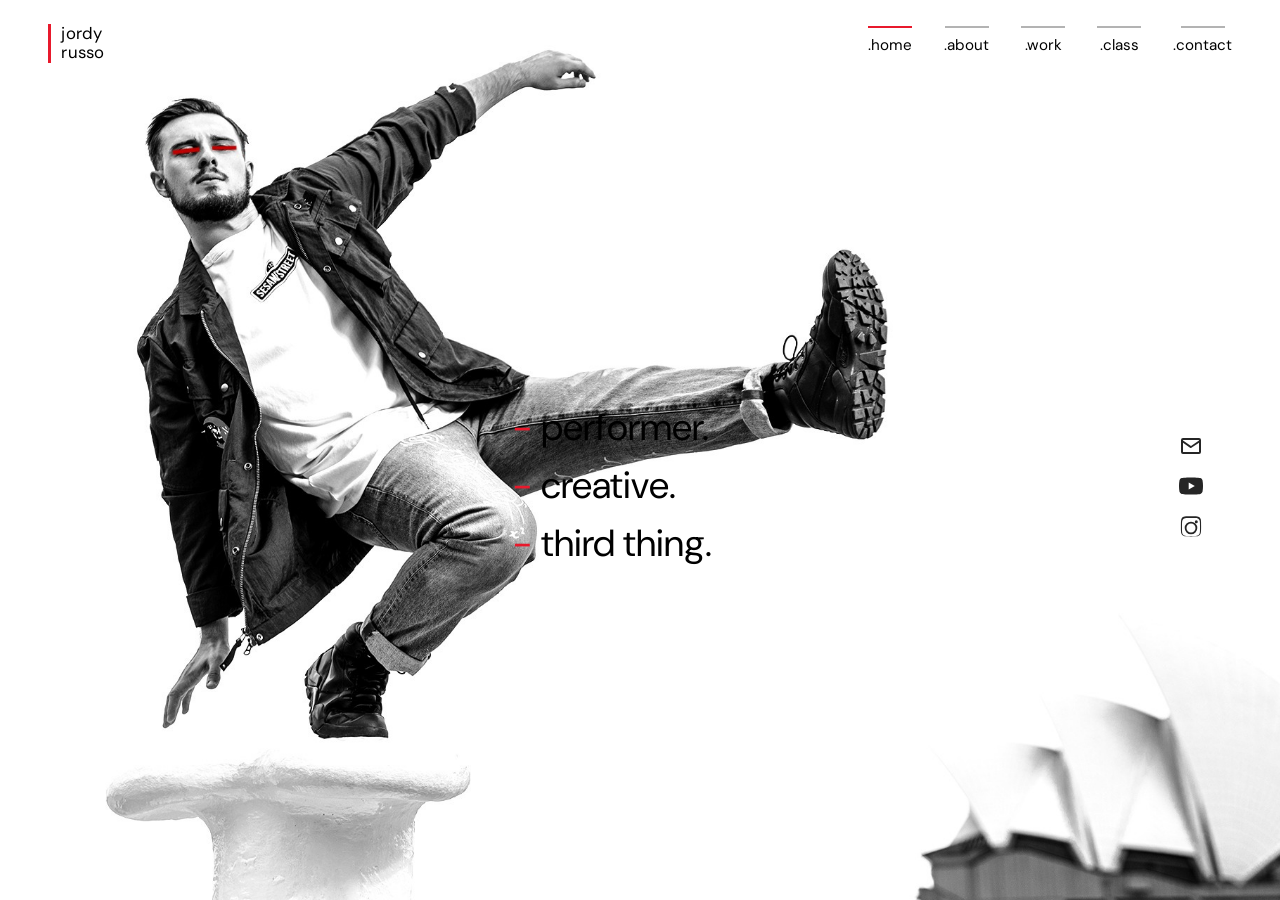
==== index.html @ 9388f650 "Add static portfolio site for GitHub Pages. Migrates the Wix site to plain HTML/CSS with mailto cont" ====
<!DOCTYPE html>
<html lang="en">
<head>
  <meta charset="utf-8">
  <meta name="viewport" content="width=device-width, initial-scale=1">
  <title>performer | jordy.</title>
  <meta name="description" content="jordy russo — performer and creative based in sydney, australia.">
  <link rel="stylesheet" href="css/style.css">
</head>
<body class="page-home">

  <header class="site-header">
    <a href="index.html" class="logo">
      <span class="logo-bar" aria-hidden="true"></span>
      <span class="logo-text"><span>jordy</span><span>russo</span></span>
    </a>
    <button class="nav-toggle" aria-label="Open menu" aria-expanded="false">
      <span></span><span></span><span></span>
    </button>
    <nav class="site-nav" aria-label="Site">
      <div class="nav-item">
        <a href="index.html" class="nav-link is-active">.home</a>
      </div>
      <div class="nav-item">
        <a href="about.html" class="nav-link">.about</a>
      </div>
      <div class="nav-item">
        <a href="performance.html" class="nav-link">.work</a>
        <div class="nav-dropdown">
          <a href="performance.html">.performance</a>
          <a href="creative.html">.creative</a>
          <a href="creative-sessions.html">.creative_sessions</a>
        </div>
      </div>
      <div class="nav-item">
        <a href="open-class.html" class="nav-link">.class</a>
        <div class="nav-dropdown">
          <a href="open-class.html">.open_class</a>
          <a href="bookings.html">.bookings</a>
        </div>
      </div>
      <div class="nav-item">
        <a href="contact.html" class="nav-link">.contact</a>
      </div>
    </nav>
  </header>

  <main>
    <div class="home-hero" aria-hidden="true">
      <img src="assets/images/home-hero.jpg" alt="">
    </div>
    <div class="home-overlay">
      <div class="home-taglines">
        <a href="performance.html"><span class="dash">-</span> performer.</a>
        <a href="creative.html"><span class="dash">-</span> creative.</a>
        <a href="contact.html"><span class="dash">-</span> third thing.</a>
      </div>
      <div class="home-social">
        <a href="mailto:hitherejordy@gmail.com?subject=cue%20dm%20slide..." aria-label="Email">
          <svg viewBox="0 0 24 24" aria-hidden="true"><path d="M20 4H4a2 2 0 0 0-2 2v12a2 2 0 0 0 2 2h16a2 2 0 0 0 2-2V6a2 2 0 0 0-2-2zm0 2v.5l-8 5.5-8-5.5V6h16zM4 18V8.8l7.4 5.1c.2.1.4.1.6 0L20 8.8V18H4z"/></svg>
        </a>
        <a href="https://www.youtube.com/channel/UCsoj8y4l9NcAaMmlGhYrv4Q" target="_blank" rel="noopener noreferrer" aria-label="YouTube">
          <svg viewBox="0 0 24 24" aria-hidden="true"><path d="M23.5 6.2a3 3 0 0 0-2.1-2.1C19.5 3.5 12 3.5 12 3.5s-7.5 0-9.4.6A3 3 0 0 0 .5 6.2 31.5 31.5 0 0 0 0 12a31.5 31.5 0 0 0 .5 5.8 3 3 0 0 0 2.1 2.1c1.9.6 9.4.6 9.4.6s7.5 0 9.4-.6a3 3 0 0 0 2.1-2.1A31.5 31.5 0 0 0 24 12a31.5 31.5 0 0 0-.5-5.8zM9.7 15.5V8.5L15.8 12l-6.1 3.5z"/></svg>
        </a>
        <a href="https://www.instagram.com/bigmacbigz/" target="_blank" rel="noopener noreferrer" aria-label="Instagram">
          <svg viewBox="0 0 24 24" aria-hidden="true"><path d="M12 2.2c3.2 0 3.6 0 4.9.1 1.2.1 1.9.3 2.3.4.6.2 1 .5 1.5.9s.7.9.9 1.5c.2.4.4 1.1.4 2.3.1 1.3.1 1.7.1 4.9s0 3.6-.1 4.9c-.1 1.2-.3 1.9-.4 2.3-.2.6-.5 1-.9 1.5s-.9.7-1.5.9c-.4.2-1.1.4-2.3.4-1.3.1-1.7.1-4.9.1s-3.6 0-4.9-.1c-1.2-.1-1.9-.3-2.3-.4-.6-.2-1-.5-1.5-.9s-.7-.9-.9-1.5c-.2-.4-.4-1.1-.4-2.3-.1-1.3-.1-1.7-.1-4.9s0-3.6.1-4.9c.1-1.2.3-1.9.4-2.3.2-.6.5-1 .9-1.5s.9-.7 1.5-.9c.4-.2 1.1-.4 2.3-.4C8.4 2.2 8.8 2.2 12 2.2zm0 1.8c-3.1 0-3.5 0-4.7.1-1 .0-1.6.2-2 .4-.5.2-.8.4-1.1.7s-.5.7-.7 1.1c-.2.4-.4 1-.4 2-.1 1.2-.1 1.6-.1 4.7s0 3.5.1 4.7c0 1 .2 1.6.4 2 .2.5.4.8.7 1.1s.7.5 1.1.7c.4.2 1 .4 2 .4 1.2.1 1.6.1 4.7.1s3.5 0 4.7-.1c1 0 1.6-.2 2-.4.5-.2.8-.4 1.1-.7s.5-.7.7-1.1c.2-.4.4-1 .4-2 .1-1.2.1-1.6.1-4.7s0-3.5-.1-4.7c0-1-.2-1.6-.4-2-.2-.5-.4-.8-.7-1.1s-.7-.5-1.1-.7c-.4-.2-1-.4-2-.4-1.2-.1-1.6-.1-4.7-.1zm0 3.7a6.3 6.3 0 1 1 0 12.6 6.3 6.3 0 0 1 0-12.6zm0 1.8a4.5 4.5 0 1 0 0 9 4.5 4.5 0 0 0 0-9zm5.3-3.3a1.5 1.5 0 1 1 0 3 1.5 1.5 0 0 1 0-3z"/></svg>
        </a>
      </div>
    </div>
  </main>

  <script src="js/nav.js"></script>
</body>
</html>
---- css/style.css ----
@import url("https://fonts.googleapis.com/css2?family=DM+Sans:ital,opsz,wght@0,9..40,300;0,9..40,400;0,9..40,500;0,9..40,700;1,9..40,400&display=swap");

:root {
  --red: #e8192c;
  --black: #000;
  --white: #fff;
  --gray: #b3b3b3;
  --font: "DM Sans", "Helvetica Neue", Arial, sans-serif;
  --header-h: 5.5rem;
}

*,
*::before,
*::after {
  box-sizing: border-box;
}

html {
  font-size: 16px;
  scroll-behavior: smooth;
}

body {
  margin: 0;
  font-family: var(--font);
  font-weight: 400;
  color: var(--black);
  background: var(--white);
  line-height: 1.5;
  text-transform: lowercase;
}

a {
  color: inherit;
  text-decoration: none;
}

img {
  display: block;
  max-width: 100%;
  height: auto;
}

ul {
  margin: 0;
  padding: 0;
  list-style: none;
}

/* header */

.site-header {
  position: fixed;
  top: 0;
  left: 0;
  right: 0;
  z-index: 100;
  display: flex;
  align-items: flex-start;
  justify-content: space-between;
  padding: 1.5rem clamp(1.25rem, 4vw, 3rem);
  pointer-events: none;
}

.site-header > * {
  pointer-events: auto;
}

.logo {
  display: flex;
  align-items: stretch;
  gap: 0.65rem;
  font-size: 1.05rem;
  font-weight: 400;
  line-height: 1.15;
  letter-spacing: 0.01em;
}

.logo-bar {
  width: 3px;
  background: var(--red);
  flex-shrink: 0;
}

.logo-text {
  display: flex;
  flex-direction: column;
}

.nav-toggle {
  display: none;
  background: none;
  border: none;
  padding: 0.25rem;
  cursor: pointer;
  color: var(--black);
}

.nav-toggle span {
  display: block;
  width: 1.5rem;
  height: 2px;
  background: currentColor;
  margin: 5px 0;
}

.site-nav {
  display: flex;
  align-items: flex-start;
  gap: clamp(1rem, 2.5vw, 2rem);
}

.nav-item {
  position: relative;
}

.nav-link {
  display: flex;
  flex-direction: column;
  align-items: center;
  gap: 0.35rem;
  font-size: 0.95rem;
  padding-top: 0.15rem;
}

.nav-link::before {
  content: "";
  width: 2.75rem;
  height: 2px;
  background: var(--gray);
  transition: background 0.2s;
}

.nav-link:hover::before,
.nav-link.is-active::before,
.nav-item:hover > .nav-link::before {
  background: var(--red);
}

.nav-dropdown {
  position: absolute;
  top: calc(100% + 0.5rem);
  left: 50%;
  transform: translateX(-50%);
  min-width: 11rem;
  background: var(--white);
  border: 1px solid #eee;
  padding: 0.5rem 0;
  opacity: 0;
  visibility: hidden;
  transition: opacity 0.15s, visibility 0.15s;
}

.nav-item:hover .nav-dropdown,
.nav-item:focus-within .nav-dropdown {
  opacity: 1;
  visibility: visible;
}

.nav-dropdown a {
  display: block;
  padding: 0.4rem 1.25rem;
  font-size: 0.9rem;
  white-space: nowrap;
}

.nav-dropdown a:hover {
  color: var(--red);
}

/* home */

.page-home {
  min-height: 100vh;
  position: relative;
  overflow: hidden;
}

.home-hero {
  position: absolute;
  inset: 0;
}

.home-hero img {
  width: 100%;
  height: 100%;
  object-fit: cover;
  object-position: 35% center;
}

.home-overlay {
  position: relative;
  z-index: 1;
  min-height: 100vh;
  display: grid;
  grid-template-columns: 1fr auto;
  align-items: center;
  padding: calc(var(--header-h) + 2rem) clamp(1.5rem, 6vw, 5rem) 3rem;
  gap: 2rem;
}

.home-taglines {
  justify-self: center;
  font-size: clamp(1.5rem, 3.5vw, 2.35rem);
  font-weight: 400;
  line-height: 1.55;
}

.home-taglines a {
  display: block;
  transition: color 0.2s;
}

.home-taglines a:hover {
  color: var(--red);
}

.home-taglines .dash {
  color: var(--red);
}

.home-social {
  display: flex;
  flex-direction: column;
  gap: 1rem;
  align-self: center;
}

.home-social a {
  width: 1.5rem;
  height: 1.5rem;
  opacity: 0.85;
  transition: opacity 0.2s;
}

.home-social a:hover {
  opacity: 1;
}

.home-social svg {
  width: 100%;
  height: 100%;
  fill: currentColor;
}

/* content pages */

.page-content {
  padding: calc(var(--header-h) + 2rem) clamp(1.5rem, 8vw, 7rem) 6rem;
  min-height: 100vh;
}

.page-content--narrow {
  max-width: 42rem;
}

.page-title {
  font-size: clamp(1.75rem, 4vw, 2.5rem);
  font-weight: 500;
  margin: 0 0 1.5rem;
}

.page-title .dot {
  color: var(--red);
}

.section-heading {
  font-size: 1.35rem;
  font-weight: 700;
  margin: 2rem 0 0.75rem;
}

.section-heading:first-child {
  margin-top: 0;
}

.prose p,
.prose li {
  margin: 0 0 0.85rem;
  font-size: 1rem;
  max-width: 36rem;
}

.prose ul {
  margin-bottom: 1rem;
}

.prose li {
  padding-left: 0.25rem;
}

.prose .dash {
  color: var(--red);
}

.prose a.email-link {
  color: var(--red);
  border-bottom: 1px solid var(--red);
  transition: opacity 0.2s;
}

.prose a.email-link:hover {
  opacity: 0.75;
}

/* about */

.page-about {
  display: grid;
  grid-template-columns: 1fr minmax(220px, 38%);
  gap: clamp(1.5rem, 4vw, 3rem);
  align-items: start;
  padding-bottom: 5rem;
}

.about-portrait {
  align-self: end;
  margin-bottom: -4rem;
}

.about-portrait img {
  width: 100%;
  filter: grayscale(100%);
}

/* footer */

.site-footer {
  background: var(--black);
  color: var(--white);
  padding: 1.25rem clamp(1.5rem, 6vw, 4rem);
  display: flex;
  align-items: center;
  justify-content: space-between;
  gap: 1.5rem;
  flex-wrap: wrap;
  position: relative;
  z-index: 2;
}

.footer-docs {
  display: flex;
  gap: 0.75rem;
}

.footer-docs a {
  border: 1px solid var(--white);
  padding: 0.45rem 1.5rem;
  font-size: 0.95rem;
  transition: background 0.2s, color 0.2s;
}

.footer-docs a:hover {
  background: var(--white);
  color: var(--black);
}

.footer-social {
  display: flex;
  gap: 1.25rem;
  align-items: center;
}

.footer-social a {
  display: flex;
  align-items: center;
  gap: 0.35rem;
  font-size: 0.9rem;
  opacity: 0.9;
  transition: opacity 0.2s;
}

.footer-social a:hover {
  opacity: 1;
}

.footer-social svg {
  width: 1.25rem;
  height: 1.25rem;
  fill: currentColor;
}

/* video grid */

.season-heading {
  font-size: 1.15rem;
  font-weight: 500;
  margin: 2.5rem 0 1rem;
  padding-top: 1.5rem;
  border-top: 1px solid #e5e5e5;
}

.season-heading:first-of-type {
  border-top: none;
  padding-top: 0;
  margin-top: 1rem;
}

.video-grid {
  display: grid;
  grid-template-columns: repeat(auto-fill, minmax(280px, 1fr));
  gap: 1.5rem;
}

.video-card h3 {
  font-size: 0.95rem;
  font-weight: 400;
  margin: 0.65rem 0 0;
}

.video-embed {
  position: relative;
  padding-bottom: 56.25%;
  height: 0;
  overflow: hidden;
  background: #111;
}

.video-embed iframe {
  position: absolute;
  inset: 0;
  width: 100%;
  height: 100%;
  border: 0;
}

/* contact */

.contact-intro {
  font-size: clamp(1.1rem, 2.5vw, 1.35rem);
  line-height: 1.7;
  margin-bottom: 2rem;
}

.contact-email {
  display: inline-block;
  font-size: 1.15rem;
  color: var(--red);
  border-bottom: 2px solid var(--red);
  padding-bottom: 0.15rem;
  transition: opacity 0.2s;
}

.contact-email:hover {
  opacity: 0.75;
}

/* mobile */

@media (max-width: 768px) {
  .nav-toggle {
    display: block;
  }

  .site-nav {
    position: fixed;
    top: 0;
    right: 0;
    bottom: 0;
    width: min(18rem, 85vw);
    background: var(--white);
    flex-direction: column;
    align-items: stretch;
    padding: 5rem 1.5rem 2rem;
    gap: 0;
    transform: translateX(100%);
    transition: transform 0.25s ease;
    box-shadow: -4px 0 24px rgba(0, 0, 0, 0.08);
    overflow-y: auto;
  }

  .site-nav.is-open {
    transform: translateX(0);
  }

  .nav-link {
    align-items: flex-start;
    padding: 0.85rem 0;
  }

  .nav-link::before {
    width: 2rem;
  }

  .nav-dropdown {
    position: static;
    transform: none;
    opacity: 1;
    visibility: visible;
    border: none;
    padding: 0 0 0.5rem 1rem;
    background: transparent;
  }

  .nav-dropdown a {
    padding: 0.35rem 0;
    color: #555;
  }

  .home-overlay {
    grid-template-columns: 1fr;
    align-content: end;
    padding-bottom: 5rem;
  }

  .home-taglines {
    justify-self: start;
  }

  .home-social {
    flex-direction: row;
    justify-self: start;
  }

  .page-about {
    grid-template-columns: 1fr;
  }

  .about-portrait {
    order: -1;
    margin-bottom: 0;
    max-width: 20rem;
  }
}
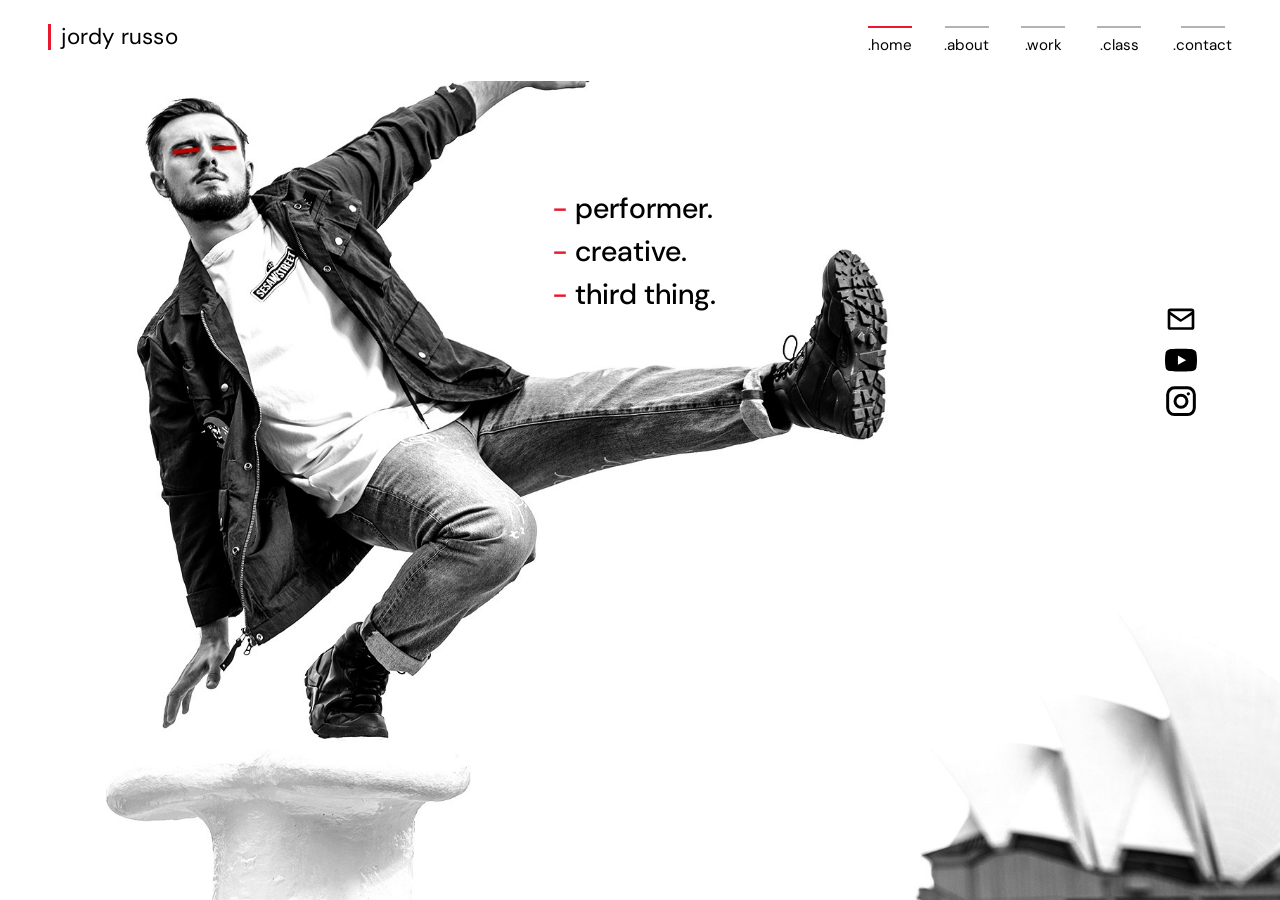
==== commit 90af8fa8: "updated home page design" ====
--- a/index.html
+++ b/index.html
@@ -1,5 +1,6 @@
 <!DOCTYPE html>
 <html lang="en">
+
 <head>
   <meta charset="utf-8">
   <meta name="viewport" content="width=device-width, initial-scale=1">
@@ -7,40 +8,41 @@
   <meta name="description" content="jordy russo — performer and creative based in sydney, australia.">
   <link rel="stylesheet" href="css/style.css">
 </head>
+
 <body class="page-home">
 
   <header class="site-header">
     <a href="index.html" class="logo">
       <span class="logo-bar" aria-hidden="true"></span>
-      <span class="logo-text"><span>jordy</span><span>russo</span></span>
+      <span class="logo-text"><span>jordy russo</span></span>
     </a>
     <button class="nav-toggle" aria-label="Open menu" aria-expanded="false">
       <span></span><span></span><span></span>
     </button>
     <nav class="site-nav" aria-label="Site">
       <div class="nav-item">
-        <a href="index.html" class="nav-link is-active">.home</a>
+        <a href="index.html" class="nav-link is-active" data-tooltip="start here">.home</a>
       </div>
       <div class="nav-item">
-        <a href="about.html" class="nav-link">.about</a>
+        <a href="about.html" class="nav-link" data-tooltip="who is jordy?">.about</a>
       </div>
-      <div class="nav-item">
-        <a href="performance.html" class="nav-link">.work</a>
-        <div class="nav-dropdown">
+      <div class="nav-item nav-item--panel">
+        <a href="performance.html" class="nav-link nav-panel-trigger" data-tooltip="things i've made and done">.work</a>
+        <div class="nav-panel" role="group" aria-label="Work">
           <a href="performance.html">.performance</a>
           <a href="creative.html">.creative</a>
           <a href="creative-sessions.html">.creative_sessions</a>
         </div>
       </div>
-      <div class="nav-item">
-        <a href="open-class.html" class="nav-link">.class</a>
-        <div class="nav-dropdown">
+      <div class="nav-item nav-item--panel">
+        <a href="open-class.html" class="nav-link nav-panel-trigger" data-tooltip="learn and book">.class</a>
+        <div class="nav-panel" role="group" aria-label="Class">
           <a href="open-class.html">.open_class</a>
           <a href="bookings.html">.bookings</a>
         </div>
       </div>
       <div class="nav-item">
-        <a href="contact.html" class="nav-link">.contact</a>
+        <a href="contact.html" class="nav-link" data-tooltip="say hello">.contact</a>
       </div>
     </nav>
   </header>
@@ -53,22 +55,46 @@
       <div class="home-taglines">
         <a href="performance.html"><span class="dash">-</span> performer.</a>
         <a href="creative.html"><span class="dash">-</span> creative.</a>
-        <a href="contact.html"><span class="dash">-</span> third thing.</a>
+        <a href="about.html"><span class="dash">-</span> third thing.</a>
       </div>
       <div class="home-social">
-        <a href="mailto:hitherejordy@gmail.com?subject=cue%20dm%20slide..." aria-label="Email">
-          <svg viewBox="0 0 24 24" aria-hidden="true"><path d="M20 4H4a2 2 0 0 0-2 2v12a2 2 0 0 0 2 2h16a2 2 0 0 0 2-2V6a2 2 0 0 0-2-2zm0 2v.5l-8 5.5-8-5.5V6h16zM4 18V8.8l7.4 5.1c.2.1.4.1.6 0L20 8.8V18H4z"/></svg>
+        <a href="mailto:hitherejordy@gmail.com?subject=cue%20dm%20slide" aria-label="Email"
+          title="hitherejordy@gmail.com">
+          <svg viewBox="0 0 24 24" aria-hidden="true">
+            <path
+              d="M20 4H4a2 2 0 0 0-2 2v12a2 2 0 0 0 2 2h16a2 2 0 0 0 2-2V6a2 2 0 0 0-2-2zm0 2v.5l-8 5.5-8-5.5V6h16zM4 18V8.8l7.4 5.1c.2.1.4.1.6 0L20 8.8V18H4z" />
+          </svg>
         </a>
-        <a href="https://www.youtube.com/channel/UCsoj8y4l9NcAaMmlGhYrv4Q" target="_blank" rel="noopener noreferrer" aria-label="YouTube">
-          <svg viewBox="0 0 24 24" aria-hidden="true"><path d="M23.5 6.2a3 3 0 0 0-2.1-2.1C19.5 3.5 12 3.5 12 3.5s-7.5 0-9.4.6A3 3 0 0 0 .5 6.2 31.5 31.5 0 0 0 0 12a31.5 31.5 0 0 0 .5 5.8 3 3 0 0 0 2.1 2.1c1.9.6 9.4.6 9.4.6s7.5 0 9.4-.6a3 3 0 0 0 2.1-2.1A31.5 31.5 0 0 0 24 12a31.5 31.5 0 0 0-.5-5.8zM9.7 15.5V8.5L15.8 12l-6.1 3.5z"/></svg>
+        <a href="https://www.youtube.com/channel/UCsoj8y4l9NcAaMmlGhYrv4Q" target="_blank" rel="noopener noreferrer"
+          aria-label="YouTube">
+          <svg viewBox="0 0 24 24" aria-hidden="true">
+            <path
+              d="M23.5 6.2a3 3 0 0 0-2.1-2.1C19.5 3.5 12 3.5 12 3.5s-7.5 0-9.4.6A3 3 0 0 0 .5 6.2 31.5 31.5 0 0 0 0 12a31.5 31.5 0 0 0 .5 5.8 3 3 0 0 0 2.1 2.1c1.9.6 9.4.6 9.4.6s7.5 0 9.4-.6a3 3 0 0 0 2.1-2.1A31.5 31.5 0 0 0 24 12a31.5 31.5 0 0 0-.5-5.8zM9.7 15.5V8.5L15.8 12l-6.1 3.5z" />
+          </svg>
         </a>
-        <a href="https://www.instagram.com/bigmacbigz/" target="_blank" rel="noopener noreferrer" aria-label="Instagram">
-          <svg viewBox="0 0 24 24" aria-hidden="true"><path d="M12 2.2c3.2 0 3.6 0 4.9.1 1.2.1 1.9.3 2.3.4.6.2 1 .5 1.5.9s.7.9.9 1.5c.2.4.4 1.1.4 2.3.1 1.3.1 1.7.1 4.9s0 3.6-.1 4.9c-.1 1.2-.3 1.9-.4 2.3-.2.6-.5 1-.9 1.5s-.9.7-1.5.9c-.4.2-1.1.4-2.3.4-1.3.1-1.7.1-4.9.1s-3.6 0-4.9-.1c-1.2-.1-1.9-.3-2.3-.4-.6-.2-1-.5-1.5-.9s-.7-.9-.9-1.5c-.2-.4-.4-1.1-.4-2.3-.1-1.3-.1-1.7-.1-4.9s0-3.6.1-4.9c.1-1.2.3-1.9.4-2.3.2-.6.5-1 .9-1.5s.9-.7 1.5-.9c.4-.2 1.1-.4 2.3-.4C8.4 2.2 8.8 2.2 12 2.2zm0 1.8c-3.1 0-3.5 0-4.7.1-1 .0-1.6.2-2 .4-.5.2-.8.4-1.1.7s-.5.7-.7 1.1c-.2.4-.4 1-.4 2-.1 1.2-.1 1.6-.1 4.7s0 3.5.1 4.7c0 1 .2 1.6.4 2 .2.5.4.8.7 1.1s.7.5 1.1.7c.4.2 1 .4 2 .4 1.2.1 1.6.1 4.7.1s3.5 0 4.7-.1c1 0 1.6-.2 2-.4.5-.2.8-.4 1.1-.7s.5-.7.7-1.1c.2-.4.4-1 .4-2 .1-1.2.1-1.6.1-4.7s0-3.5-.1-4.7c0-1-.2-1.6-.4-2-.2-.5-.4-.8-.7-1.1s-.7-.5-1.1-.7c-.4-.2-1-.4-2-.4-1.2-.1-1.6-.1-4.7-.1zm0 3.7a6.3 6.3 0 1 1 0 12.6 6.3 6.3 0 0 1 0-12.6zm0 1.8a4.5 4.5 0 1 0 0 9 4.5 4.5 0 0 0 0-9zm5.3-3.3a1.5 1.5 0 1 1 0 3 1.5 1.5 0 0 1 0-3z"/></svg>
+        <a href="https://www.instagram.com/bigmacbigz/" target="_blank" rel="noopener noreferrer"
+          aria-label="Instagram">
+          <svg class="icon-stroke" viewBox="0 0 24 24" aria-hidden="true">
+            <rect x="2" y="2" width="20" height="20" rx="5" ry="5" />
+            <circle cx="12" cy="12" r="4.5" />
+            <circle cx="17.5" cy="6.5" r="1.25" fill="currentColor" stroke="none" />
+          </svg>
         </a>
       </div>
+      <aside class="home-guide" id="home-guide" hidden>
+        <button type="button" class="home-guide-dismiss" aria-label="Dismiss guide">×</button>
+        <ul class="home-guide-list">
+          <li>book → <a href="open-class.html">.class</a></li>
+          <li>watch → <a href="creative-sessions.html">.creative_sessions</a></li>
+          <li>curious → <a href="about.html">.about</a></li>
+        </ul>
+      </aside>
     </div>
   </main>
 
+  <script src="js/site-config.js"></script>
   <script src="js/nav.js"></script>
+  <script src="js/email.js"></script>
 </body>
-</html>
+
+</html>
--- a/css/style.css
+++ b/css/style.css
@@ -59,6 +59,7 @@
   align-items: flex-start;
   justify-content: space-between;
   padding: 1.5rem clamp(1.25rem, 4vw, 3rem);
+  background: var(--white);
   pointer-events: none;
 }
 
@@ -70,7 +71,7 @@
   display: flex;
   align-items: stretch;
   gap: 0.65rem;
-  font-size: 1.05rem;
+  font-size: 1.4rem;
   font-weight: 400;
   line-height: 1.15;
   letter-spacing: 0.01em;
@@ -133,44 +134,193 @@
 
 .nav-link:hover::before,
 .nav-link.is-active::before,
-.nav-item:hover > .nav-link::before {
+.nav-item:hover > .nav-link::before,
+.nav-item.is-expanded > .nav-link::before {
   background: var(--red);
 }
 
-.nav-dropdown {
-  position: absolute;
-  top: calc(100% + 0.5rem);
+.nav-link[data-tooltip] {
+  position: relative;
+}
+
+.nav-link[data-tooltip]::after {
+  content: attr(data-tooltip);
+  position: absolute;
+  bottom: calc(100% + 0.45rem);
   left: 50%;
   transform: translateX(-50%);
-  min-width: 11rem;
-  background: var(--white);
-  border: 1px solid #eee;
-  padding: 0.5rem 0;
+  font-size: 0.68rem;
+  letter-spacing: 0.02em;
+  color: #666;
+  white-space: nowrap;
+  opacity: 0;
+  pointer-events: none;
+  transition: opacity 0.15s ease;
+}
+
+.nav-link[data-tooltip]:hover::after,
+.nav-link[data-tooltip]:focus-visible::after {
+  opacity: 1;
+}
+
+.nav-panel {
+  position: absolute;
+  top: calc(100% + 0.35rem);
+  left: 50%;
+  transform: translateX(-50%) translateY(-6px);
+  min-width: 12.5rem;
+  background: var(--black);
+  color: var(--white);
+  padding: 0.35rem 0;
   opacity: 0;
   visibility: hidden;
-  transition: opacity 0.15s, visibility 0.15s;
-}
-
-.nav-item:hover .nav-dropdown,
-.nav-item:focus-within .nav-dropdown {
+  transition: opacity 0.2s ease, visibility 0.2s ease, transform 0.25s ease;
+  z-index: 110;
+}
+
+.nav-item--panel:hover .nav-panel,
+.nav-item--panel:focus-within .nav-panel,
+.nav-item--panel.is-expanded .nav-panel {
   opacity: 1;
   visibility: visible;
-}
-
-.nav-dropdown a {
+  transform: translateX(-50%) translateY(0);
+}
+
+.nav-panel a {
   display: block;
-  padding: 0.4rem 1.25rem;
+  padding: 0.5rem 1.25rem;
   font-size: 0.9rem;
   white-space: nowrap;
-}
-
-.nav-dropdown a:hover {
-  color: var(--red);
-}
-
-/* home */
+  transition: color 0.15s ease, background 0.15s ease;
+}
+
+.nav-panel a:hover {
+  color: var(--red);
+  background: rgba(255, 255, 255, 0.06);
+}
+
+.scroll-progress {
+  position: fixed;
+  left: 0;
+  top: 0;
+  width: 3px;
+  height: 0;
+  background: var(--red);
+  z-index: 200;
+  pointer-events: none;
+}
+
+.home-guide {
+  position: absolute;
+  z-index: 2;
+  left: var(--home-guide-left);
+  bottom: var(--home-guide-bottom);
+  margin: 0;
+  padding: 0 1.5rem 0 0;
+  max-width: var(--home-guide-max-width);
+  text-align: left;
+  pointer-events: auto;
+  opacity: 0;
+  visibility: hidden;
+  transition: opacity 0.4s ease, visibility 0.4s ease;
+}
+
+.home-guide.is-visible {
+  opacity: 1;
+  visibility: visible;
+}
+
+.home-guide[hidden] {
+  display: none !important;
+}
+
+.home-guide-list {
+  margin: 0;
+  padding: 0;
+  list-style: none;
+  display: flex;
+  flex-wrap: wrap;
+  align-items: baseline;
+  gap: var(--home-guide-gap);
+  font-size: var(--home-guide-font-size);
+  line-height: 1.45;
+  color: #555;
+}
+
+.home-guide-list li {
+  margin: 0;
+}
+
+.home-guide-list a {
+  color: var(--black);
+  border-bottom: 1px solid var(--red);
+  transition: color 0.15s ease;
+}
+
+.home-guide-list a:hover {
+  color: var(--red);
+}
+
+.home-guide-dismiss {
+  position: absolute;
+  top: 0;
+  right: 0;
+  background: none;
+  border: none;
+  font-size: 1.1rem;
+  line-height: 1;
+  cursor: pointer;
+  color: #bbb;
+  padding: 0.15rem;
+}
+
+.home-guide-dismiss:hover {
+  color: var(--red);
+}
+
+.page-404 .prose a {
+  color: var(--red);
+  border-bottom: 1px solid var(--red);
+}
+
+.creative-sessions-link {
+  display: inline-block;
+  margin-bottom: 1.5rem;
+  font-size: 0.95rem;
+  color: var(--red);
+  border-bottom: 1px solid var(--red);
+  transition: opacity 0.15s ease;
+}
+
+.creative-sessions-link:hover {
+  opacity: 0.75;
+}
+
+/* home — layout knobs: edit the variables on .page-home below */
+
+.page-home main {
+  position: relative;
+}
 
 .page-home {
+  /* taglines (- performer. / - creative. / - third thing.) */
+  --home-tag-x: 49.5%;
+  --home-tag-y: 28%;
+  --home-tag-font-size: clamp(1.8rem, 1.05vw, 0.88rem);
+
+  /* social icons (mail / YouTube / Instagram) */
+  --home-social-x: 91%;
+  --home-social-y: 40%;
+  --home-social-icon-size: 2rem;
+  --home-social-gap: 0.55rem;
+
+  /* helper (book / watch / curious) */
+  --home-guide-left: clamp(1.25rem, 4vw, 3rem);
+  --home-guide-bottom: clamp(1.25rem, 4vh, 2.5rem);
+  --home-guide-max-width: min(38rem, calc(100% - 2.5rem));
+  --home-guide-font-size: 0.76rem;
+  --home-guide-gap: 0.35rem 1.15rem;
+
   min-height: 100vh;
   position: relative;
   overflow: hidden;
@@ -179,6 +329,8 @@
 .home-hero {
   position: absolute;
   inset: 0;
+  z-index: 0;
+  pointer-events: none;
 }
 
 .home-hero img {
@@ -192,18 +344,19 @@
   position: relative;
   z-index: 1;
   min-height: 100vh;
-  display: grid;
-  grid-template-columns: 1fr auto;
-  align-items: center;
-  padding: calc(var(--header-h) + 2rem) clamp(1.5rem, 6vw, 5rem) 3rem;
-  gap: 2rem;
+  pointer-events: none;
 }
 
 .home-taglines {
-  justify-self: center;
-  font-size: clamp(1.5rem, 3.5vw, 2.35rem);
-  font-weight: 400;
-  line-height: 1.55;
+  position: absolute;
+  left: var(--home-tag-x);
+  top: var(--home-tag-y);
+  transform: translate(-50%, -50%);
+  z-index: 2;
+  font-size: var(--home-tag-font-size);
+  font-weight: 500;
+  line-height: 1.5;
+  pointer-events: auto;
 }
 
 .home-taglines a {
@@ -220,27 +373,42 @@
 }
 
 .home-social {
+  position: absolute;
+  left: var(--home-social-x);
+  top: var(--home-social-y);
+  transform: translateY(-50%);
   display: flex;
   flex-direction: column;
-  gap: 1rem;
-  align-self: center;
+  align-items: center;
+  gap: var(--home-social-gap);
+  z-index: 2;
+  pointer-events: auto;
 }
 
 .home-social a {
-  width: 1.5rem;
-  height: 1.5rem;
-  opacity: 0.85;
-  transition: opacity 0.2s;
+  width: var(--home-social-icon-size);
+  height: var(--home-social-icon-size);
+  color: var(--black);
+  transition: color 0.2s;
 }
 
 .home-social a:hover {
-  opacity: 1;
+  color: var(--red);
 }
 
 .home-social svg {
   width: 100%;
   height: 100%;
   fill: currentColor;
+}
+
+.home-social svg.icon-stroke,
+.footer-social svg.icon-stroke {
+  fill: none;
+  stroke: currentColor;
+  stroke-width: 2.25;
+  stroke-linecap: round;
+  stroke-linejoin: round;
 }
 
 /* content pages */
@@ -382,24 +550,62 @@
 
 /* video grid */
 
+.season-accordion {
+  margin: 0;
+  border: none;
+}
+
+.season-accordion + .season-accordion {
+  margin-top: 0.5rem;
+}
+
 .season-heading {
   font-size: 1.15rem;
   font-weight: 500;
   margin: 2.5rem 0 1rem;
   padding-top: 1.5rem;
   border-top: 1px solid #e5e5e5;
-}
-
-.season-heading:first-of-type {
+  list-style: none;
+  cursor: pointer;
+}
+
+.season-accordion:first-of-type .season-heading {
   border-top: none;
   padding-top: 0;
   margin-top: 1rem;
+}
+
+.season-heading::-webkit-details-marker {
+  display: none;
+}
+
+.season-heading::before {
+  content: "+";
+  display: inline-block;
+  width: 1rem;
+  margin-right: 0.35rem;
+  color: var(--red);
+  font-weight: 700;
+}
+
+.season-accordion[open] > .season-heading::before {
+  content: "−";
 }
 
 .video-grid {
   display: grid;
   grid-template-columns: repeat(auto-fill, minmax(280px, 1fr));
   gap: 1.5rem;
+  margin-bottom: 0.5rem;
+}
+
+.video-card {
+  border-bottom: 2px solid transparent;
+  transition: border-color 0.2s ease;
+}
+
+.video-card:hover {
+  border-bottom-color: var(--red);
 }
 
 .video-card h3 {
@@ -416,12 +622,167 @@
   background: #111;
 }
 
+.video-embed--featured {
+  margin-top: 0.75rem;
+}
+
 .video-embed iframe {
   position: absolute;
   inset: 0;
   width: 100%;
   height: 100%;
   border: 0;
+}
+
+.video-play {
+  position: absolute;
+  inset: 0;
+  width: 100%;
+  height: 100%;
+  padding: 0;
+  border: 0;
+  background: none;
+  cursor: pointer;
+}
+
+.video-play img {
+  position: absolute;
+  inset: 0;
+  width: 100%;
+  height: 100%;
+  object-fit: cover;
+  filter: grayscale(100%);
+  transition: filter 0.25s ease, opacity 0.25s ease;
+}
+
+.video-play::after {
+  content: "";
+  position: absolute;
+  left: 50%;
+  top: 50%;
+  transform: translate(-50%, -50%);
+  width: 0;
+  height: 0;
+  border-style: solid;
+  border-width: 0.55rem 0 0.55rem 0.95rem;
+  border-color: transparent transparent transparent var(--red);
+  pointer-events: none;
+}
+
+.video-card:hover .video-play img,
+.video-play:hover img,
+.video-play:focus-visible img {
+  filter: grayscale(0%);
+  opacity: 0.92;
+}
+
+.video-embed.is-playing .video-play {
+  display: none;
+}
+
+/* work showcase */
+
+.showreel {
+  margin-bottom: 1.5rem;
+}
+
+.showreel-intro {
+  margin: 0 0 0.75rem;
+  font-size: 0.95rem;
+  color: #444;
+  max-width: 36rem;
+}
+
+.credits-list {
+  margin: 0;
+  padding: 0;
+  list-style: none;
+  font-size: 0.92rem;
+  line-height: 1.55;
+}
+
+.credits-list li {
+  padding: 0.45rem 0;
+  border-bottom: 1px solid #eee;
+}
+
+.credit-project {
+  font-weight: 500;
+}
+
+.credit-year {
+  color: #888;
+}
+
+.testimonials {
+  margin-top: 2.5rem;
+  padding-top: 1.5rem;
+  border-top: 1px solid #e5e5e5;
+}
+
+.testimonial {
+  margin: 0 0 1.25rem;
+}
+
+.testimonial blockquote {
+  margin: 0 0 0.35rem;
+  font-size: 1rem;
+  line-height: 1.55;
+  font-style: italic;
+}
+
+.testimonial figcaption {
+  font-size: 0.82rem;
+  color: #666;
+}
+
+.class-info {
+  margin-top: 2rem;
+  padding-top: 1.5rem;
+  border-top: 1px solid #e5e5e5;
+}
+
+.class-info--tba p {
+  margin: 0;
+  font-size: 0.95rem;
+  color: #444;
+}
+
+.class-info--tba a {
+  color: var(--red);
+  border-bottom: 1px solid var(--red);
+}
+
+.press-kit {
+  margin-top: 2rem;
+  padding-top: 1.5rem;
+  border-top: 1px solid #e5e5e5;
+}
+
+.press-kit-lead {
+  margin: 0 0 0.75rem;
+  font-size: 0.92rem;
+  color: #555;
+}
+
+.press-kit-links {
+  margin: 0;
+  padding: 0;
+  list-style: none;
+  display: flex;
+  flex-wrap: wrap;
+  gap: 0.75rem 1.25rem;
+}
+
+.press-kit-links a {
+  color: var(--black);
+  border-bottom: 1px solid var(--red);
+  font-size: 0.95rem;
+  transition: color 0.15s ease;
+}
+
+.press-kit-links a:hover {
+  color: var(--red);
 }
 
 /* contact */
@@ -482,34 +843,66 @@
     width: 2rem;
   }
 
-  .nav-dropdown {
+  .nav-link[data-tooltip]::after {
+    display: none;
+  }
+
+  .nav-panel {
     position: static;
     transform: none;
+    max-height: 0;
+    overflow: hidden;
     opacity: 1;
     visibility: visible;
-    border: none;
-    padding: 0 0 0.5rem 1rem;
     background: transparent;
-  }
-
-  .nav-dropdown a {
+    color: inherit;
+    padding: 0 0 0 1rem;
+    transition: max-height 0.25s ease;
+  }
+
+  .nav-item--panel.is-expanded .nav-panel {
+    max-height: 10rem;
+  }
+
+  .nav-panel a {
     padding: 0.35rem 0;
     color: #555;
   }
 
+  .nav-panel a:hover {
+    background: transparent;
+  }
+
   .home-overlay {
-    grid-template-columns: 1fr;
-    align-content: end;
-    padding-bottom: 5rem;
-  }
-
-  .home-taglines {
-    justify-self: start;
+    min-height: 100svh;
+  }
+
+  .page-home {
+    --home-tag-x: 52%;
+    --home-tag-y: 27%;
+    --home-social-x: auto;
+    --home-social-y: 49%;
+    --home-tag-font-size: 0.72rem;
+    --home-social-icon-size: 1.15rem;
+    --home-guide-left: 1.25rem;
+    --home-guide-bottom: 1.25rem;
+    --home-guide-max-width: none;
+  }
+
+  .home-guide {
+    right: 1.25rem;
+    padding-right: 1.5rem;
   }
 
   .home-social {
-    flex-direction: row;
-    justify-self: start;
+    left: auto;
+    right: 5%;
+  }
+
+  .home-guide-list {
+    flex-direction: column;
+    align-items: flex-start;
+    gap: 0.2rem;
   }
 
   .page-about {
